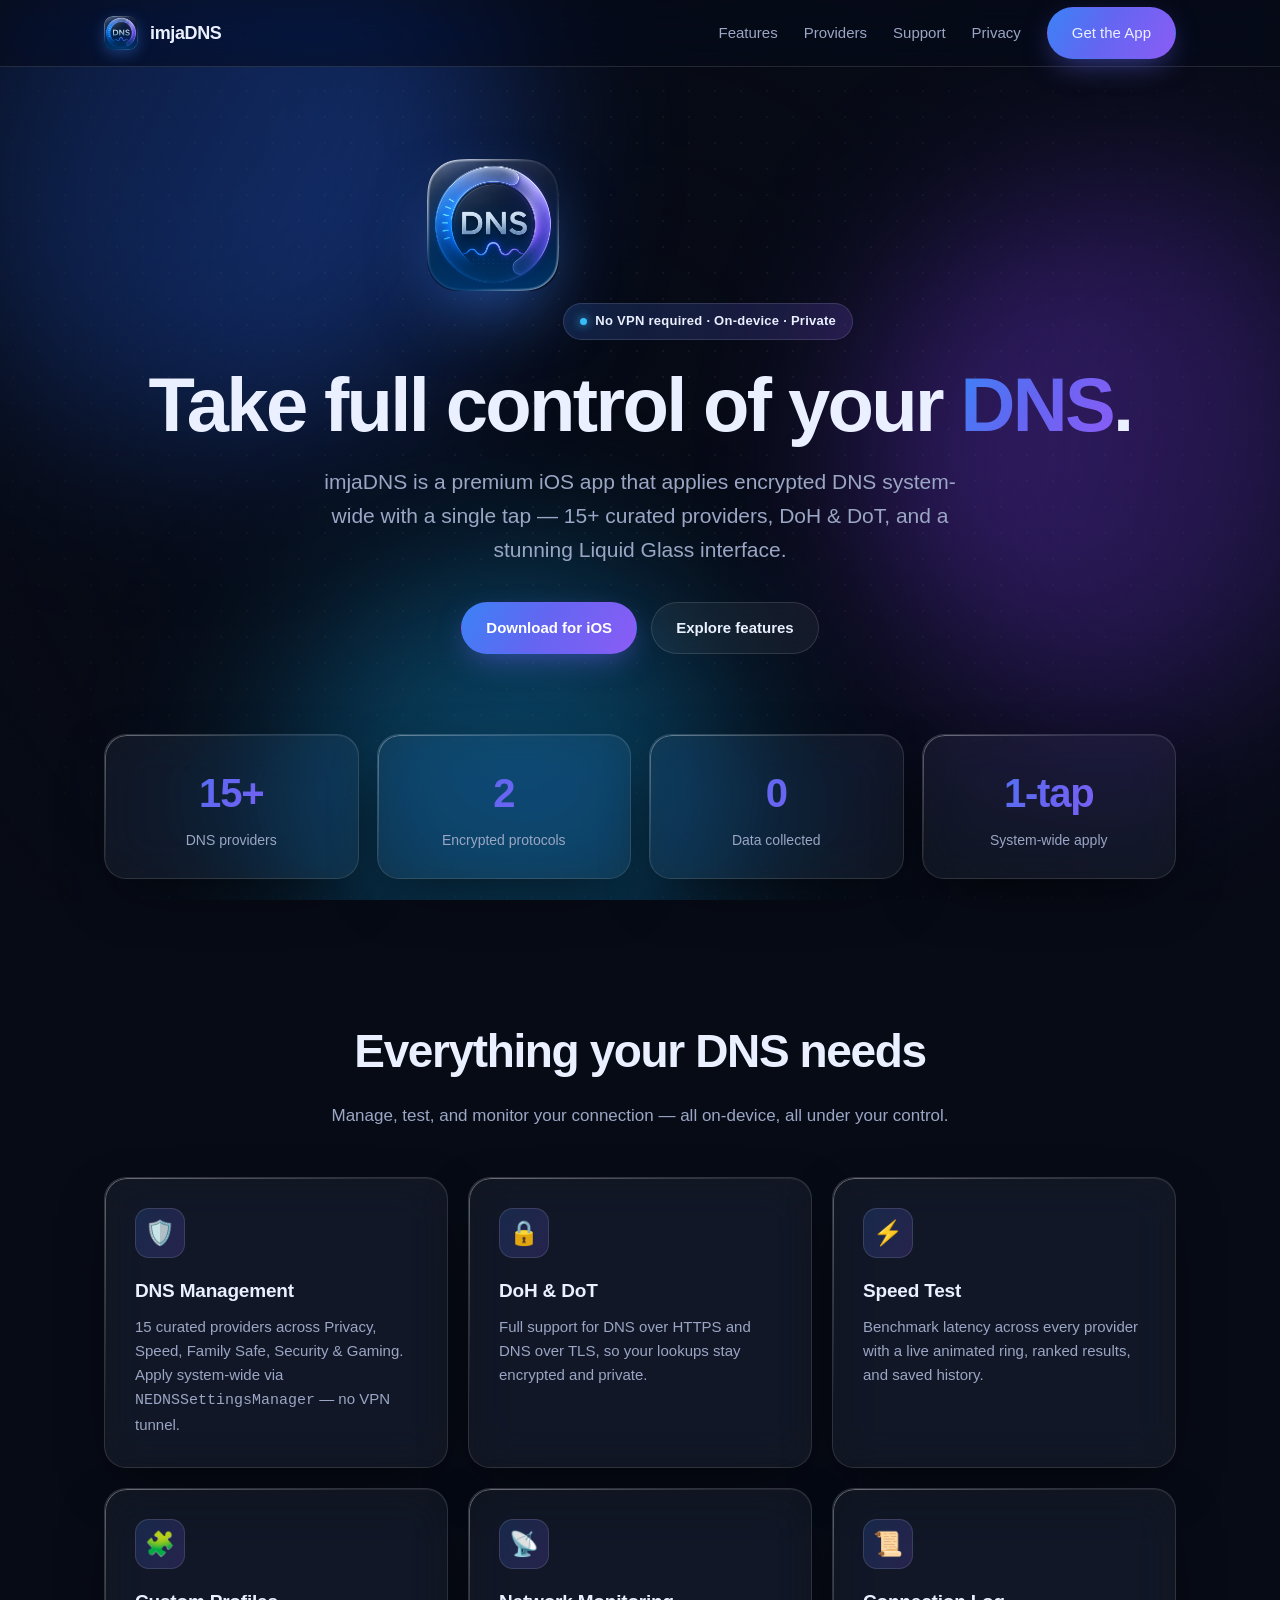
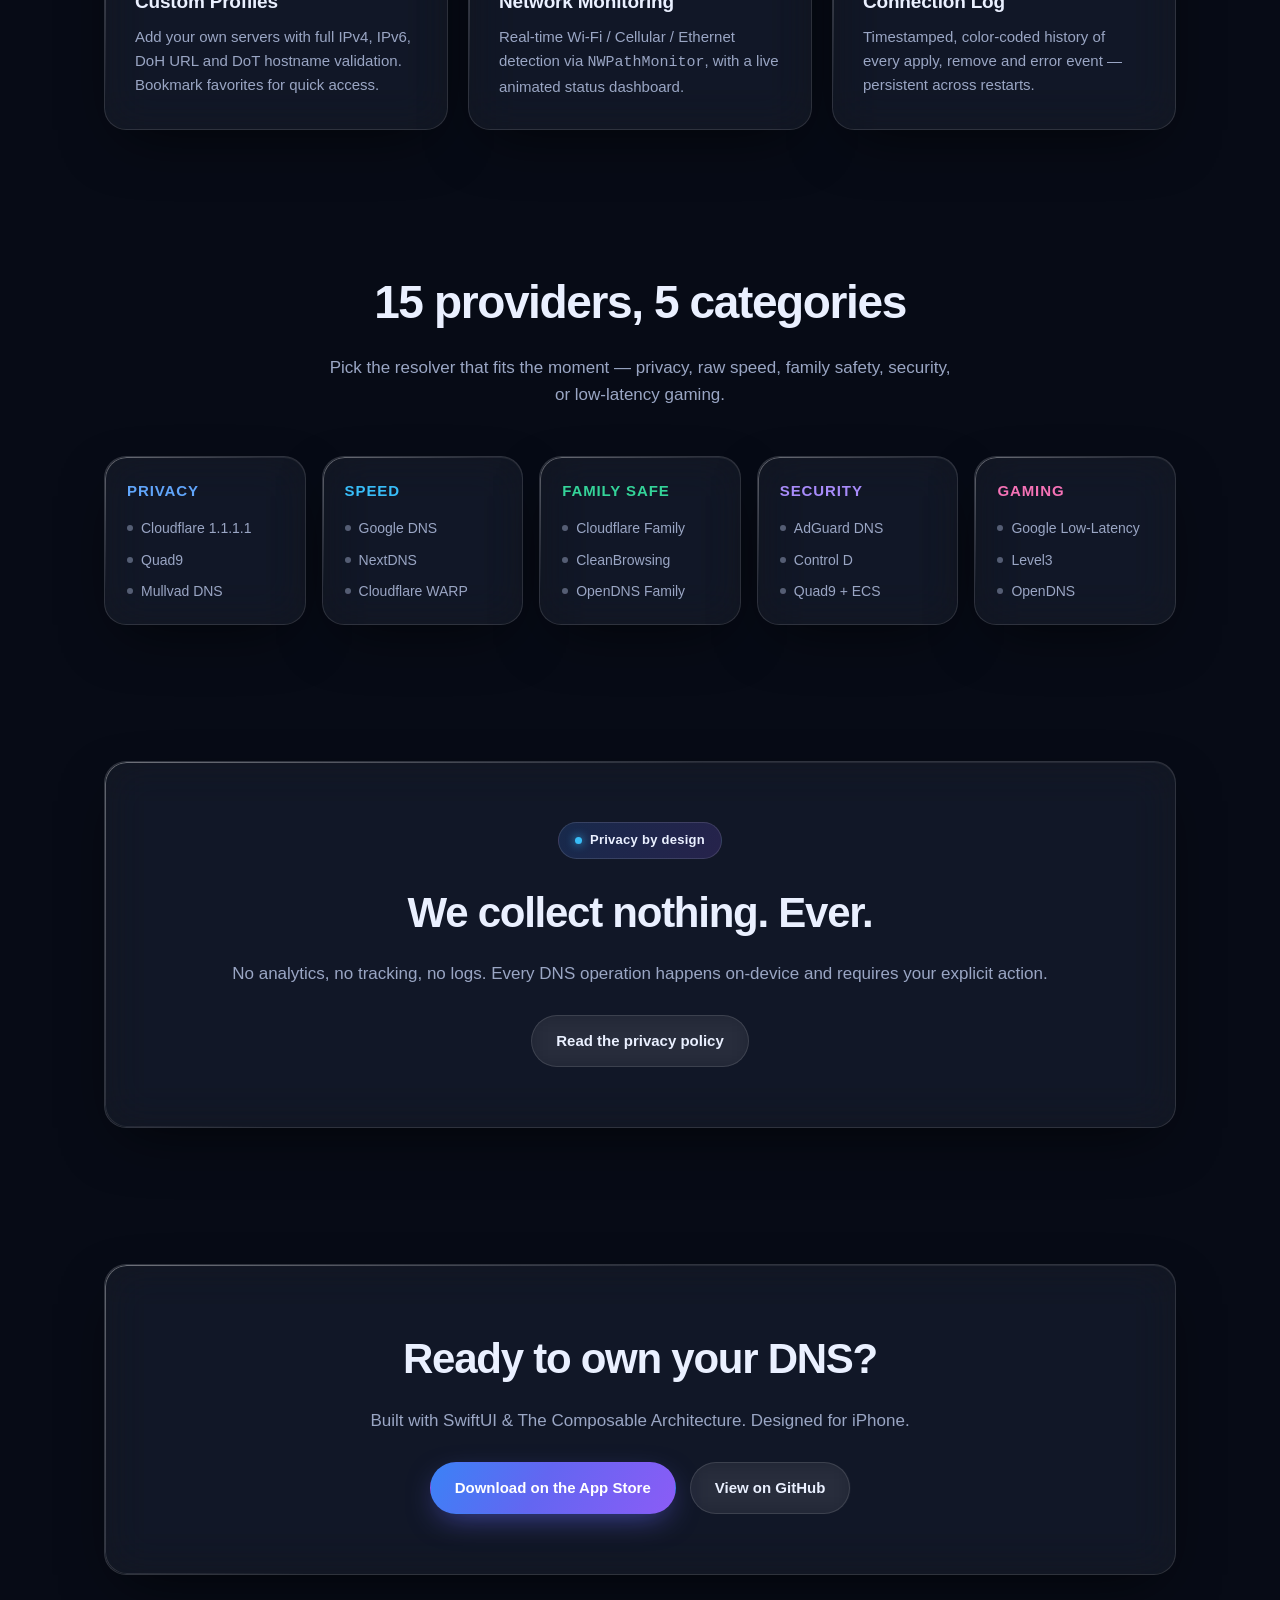
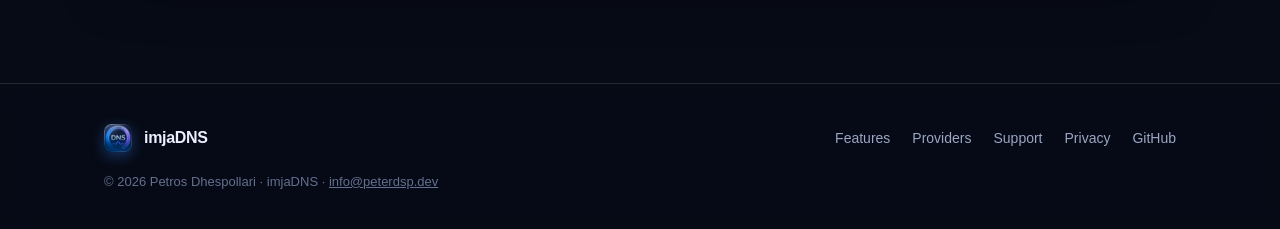
==== docs/index.html @ ff84da48 "Add new app icon and launch imjadns.peterdsp.dev site - Replace all AppIcon sizes with new chrome-DN" ====
<!DOCTYPE html>
<html lang="en">
<head>
  <meta charset="UTF-8" />
  <meta name="viewport" content="width=device-width, initial-scale=1.0" />
  <title>imjaDNS — Premium DNS Management for iOS</title>
  <meta name="description" content="imjaDNS gives you full control over your iPhone's DNS — no VPN required. 15+ built-in providers, DoH & DoT, speed testing, and a stunning Liquid Glass design." />
  <meta name="theme-color" content="#070B16" />
  <link rel="icon" href="assets/icon.png" type="image/png" />
  <link rel="apple-touch-icon" href="assets/icon-180.png" />
  <!-- Open Graph -->
  <meta property="og:type" content="website" />
  <meta property="og:title" content="imjaDNS — Premium DNS Management for iOS" />
  <meta property="og:description" content="Full control over your iPhone's DNS — no VPN required. 15+ providers, DoH & DoT, speed testing." />
  <meta property="og:image" content="assets/icon-512.png" />
  <meta property="og:url" content="https://imjadns.peterdsp.dev" />
  <meta name="twitter:card" content="summary_large_image" />
  <link rel="stylesheet" href="style.css" />
</head>
<body>
  <div class="mesh" aria-hidden="true">
    <div class="blob b1"></div>
    <div class="blob b2"></div>
    <div class="blob b3"></div>
  </div>

  <header class="nav">
    <div class="wrap">
      <a class="brand" href="index.html">
        <img src="assets/icon.png" alt="imjaDNS icon" />
        imjaDNS
      </a>
      <nav class="nav-links">
        <a href="#features">Features</a>
        <a href="#providers">Providers</a>
        <a href="support.html">Support</a>
        <a href="privacy.html">Privacy</a>
        <a class="cta btn btn-primary" href="#download">Get the App</a>
      </nav>
    </div>
  </header>

  <main>
    <!-- HERO -->
    <section class="hero">
      <div class="wrap">
        <img class="hero-icon" src="assets/icon.png" alt="imjaDNS app icon" />
        <div class="eyebrow"><span class="dot"></span> No VPN required · On-device · Private</div>
        <h1>Take full control of your <span class="grad-text">DNS</span>.</h1>
        <p class="lead">imjaDNS is a premium iOS app that applies encrypted DNS system-wide with a single tap — 15+ curated providers, DoH &amp; DoT, and a stunning Liquid Glass interface.</p>
        <div class="hero-actions">
          <a class="btn btn-primary" href="#download">Download for iOS</a>
          <a class="btn btn-ghost" href="#features">Explore features</a>
        </div>
      </div>
    </section>

    <!-- STATS -->
    <section style="padding-top:0">
      <div class="wrap">
        <div class="stats reveal">
          <div class="glass stat"><div class="num">15+</div><div class="lbl">DNS providers</div></div>
          <div class="glass stat"><div class="num">2</div><div class="lbl">Encrypted protocols</div></div>
          <div class="glass stat"><div class="num">0</div><div class="lbl">Data collected</div></div>
          <div class="glass stat"><div class="num">1-tap</div><div class="lbl">System-wide apply</div></div>
        </div>
      </div>
    </section>

    <!-- FEATURES -->
    <section id="features">
      <div class="wrap">
        <div class="section-head reveal">
          <h2>Everything your DNS needs</h2>
          <p>Manage, test, and monitor your connection — all on-device, all under your control.</p>
        </div>
        <div class="grid cols-3">
          <div class="glass feature reveal"><div class="ic">🛡️</div><h3>DNS Management</h3><p>15 curated providers across Privacy, Speed, Family Safe, Security &amp; Gaming. Apply system-wide via <code>NEDNSSettingsManager</code> — no VPN tunnel.</p></div>
          <div class="glass feature reveal"><div class="ic">🔒</div><h3>DoH &amp; DoT</h3><p>Full support for DNS over HTTPS and DNS over TLS, so your lookups stay encrypted and private.</p></div>
          <div class="glass feature reveal"><div class="ic">⚡</div><h3>Speed Test</h3><p>Benchmark latency across every provider with a live animated ring, ranked results, and saved history.</p></div>
          <div class="glass feature reveal"><div class="ic">🧩</div><h3>Custom Profiles</h3><p>Add your own servers with full IPv4, IPv6, DoH URL and DoT hostname validation. Bookmark favorites for quick access.</p></div>
          <div class="glass feature reveal"><div class="ic">📡</div><h3>Network Monitoring</h3><p>Real-time Wi-Fi / Cellular / Ethernet detection via <code>NWPathMonitor</code>, with a live animated status dashboard.</p></div>
          <div class="glass feature reveal"><div class="ic">📜</div><h3>Connection Log</h3><p>Timestamped, color-coded history of every apply, remove and error event — persistent across restarts.</p></div>
        </div>
      </div>
    </section>

    <!-- PROVIDERS -->
    <section id="providers">
      <div class="wrap">
        <div class="section-head reveal">
          <h2>15 providers, 5 categories</h2>
          <p>Pick the resolver that fits the moment — privacy, raw speed, family safety, security, or low-latency gaming.</p>
        </div>
        <div class="cats reveal">
          <div class="glass cat c-priv"><h4>Privacy</h4><ul><li>Cloudflare 1.1.1.1</li><li>Quad9</li><li>Mullvad DNS</li></ul></div>
          <div class="glass cat c-speed"><h4>Speed</h4><ul><li>Google DNS</li><li>NextDNS</li><li>Cloudflare WARP</li></ul></div>
          <div class="glass cat c-fam"><h4>Family Safe</h4><ul><li>Cloudflare Family</li><li>CleanBrowsing</li><li>OpenDNS Family</li></ul></div>
          <div class="glass cat c-sec"><h4>Security</h4><ul><li>AdGuard DNS</li><li>Control D</li><li>Quad9 + ECS</li></ul></div>
          <div class="glass cat c-game"><h4>Gaming</h4><ul><li>Google Low-Latency</li><li>Level3</li><li>OpenDNS</li></ul></div>
        </div>
      </div>
    </section>

    <!-- PRIVACY HIGHLIGHT -->
    <section>
      <div class="wrap">
        <div class="glass cta-band reveal">
          <div class="eyebrow" style="margin-bottom:20px"><span class="dot"></span> Privacy by design</div>
          <h2>We collect nothing. Ever.</h2>
          <p>No analytics, no tracking, no logs. Every DNS operation happens on-device and requires your explicit action.</p>
          <a class="btn btn-ghost" href="privacy.html">Read the privacy policy</a>
        </div>
      </div>
    </section>

    <!-- DOWNLOAD -->
    <section id="download">
      <div class="wrap">
        <div class="glass cta-band reveal">
          <h2>Ready to own your DNS?</h2>
          <p>Built with SwiftUI &amp; The Composable Architecture. Designed for iPhone.</p>
          <div class="hero-actions">
            <a class="btn btn-primary" href="#" id="appstore-link">Download on the App&nbsp;Store</a>
            <a class="btn btn-ghost" href="https://github.com/peterdsp/imjaDNS">View on GitHub</a>
          </div>
        </div>
      </div>
    </section>
  </main>

  <footer class="footer">
    <div class="wrap">
      <a class="brand" href="index.html"><img src="assets/icon.png" alt="" style="width:28px;height:28px;border-radius:7px" /> imjaDNS</a>
      <nav>
        <a href="#features">Features</a>
        <a href="#providers">Providers</a>
        <a href="support.html">Support</a>
        <a href="privacy.html">Privacy</a>
        <a href="https://github.com/peterdsp/imjaDNS">GitHub</a>
      </nav>
      <div class="copy">© 2026 Petros Dhespollari · imjaDNS · <a href="mailto:info@peterdsp.dev" style="color:var(--text-faint)">info@peterdsp.dev</a></div>
    </div>
  </footer>

  <script>
    // Progressive enhancement: mark JS active so the hide-then-animate rule applies.
    document.documentElement.classList.add('js');
    const reveals = document.querySelectorAll('.reveal');
    const show = el => el.classList.add('in');
    if ('IntersectionObserver' in window) {
      const io = new IntersectionObserver((entries) => {
        entries.forEach(e => { if (e.isIntersecting) { show(e.target); io.unobserve(e.target); } });
      }, { threshold: 0.08, rootMargin: '0px 0px -8% 0px' });
      reveals.forEach(el => io.observe(el));
      // Failsafe: never leave content hidden if the observer misses anything.
      window.addEventListener('load', () => setTimeout(() => reveals.forEach(show), 1500));
    } else {
      reveals.forEach(show);
    }
  </script>
</body>
</html>
---- docs/style.css ----
/* imjaDNS — Liquid Glass design system
   Dark-committed, blue→purple gradients, glassmorphism */

:root {
  --bg: #070B16;
  --bg-2: #0A0E1A;
  --surface: rgba(255, 255, 255, 0.05);
  --surface-2: rgba(255, 255, 255, 0.08);
  --border: rgba(255, 255, 255, 0.12);
  --text: #EAF0FF;
  --text-dim: #9AA6C4;
  --text-faint: #64708F;
  --blue: #3B82F6;
  --indigo: #6366F1;
  --violet: #8B5CF6;
  --cyan: #38BDF8;
  --grad: linear-gradient(120deg, #3B82F6 0%, #6366F1 45%, #8B5CF6 100%);
  --grad-soft: linear-gradient(120deg, rgba(59,130,246,0.18), rgba(139,92,246,0.18));
  --radius: 22px;
  --radius-sm: 14px;
  --maxw: 1120px;
  --shadow: 0 20px 60px -20px rgba(0, 0, 0, 0.7);
  --font: -apple-system, BlinkMacSystemFont, "SF Pro Display", "Inter", "Segoe UI", Roboto, Helvetica, Arial, sans-serif;
}

* { box-sizing: border-box; margin: 0; padding: 0; }

html { scroll-behavior: smooth; -webkit-text-size-adjust: 100%; }

body {
  font-family: var(--font);
  color: var(--text);
  background: var(--bg);
  line-height: 1.6;
  overflow-x: hidden;
  -webkit-font-smoothing: antialiased;
  position: relative;
  min-height: 100vh;
}

/* Animated mesh-blob background */
.mesh { position: fixed; inset: 0; z-index: -2; overflow: hidden; background: var(--bg); }
.blob {
  position: absolute;
  border-radius: 50%;
  filter: blur(90px);
  opacity: 0.55;
  will-change: transform;
}
.blob.b1 { width: 620px; height: 620px; background: #2563EB; top: -180px; left: -120px; animation: drift1 22s ease-in-out infinite; }
.blob.b2 { width: 560px; height: 560px; background: #7C3AED; top: 20%; right: -160px; animation: drift2 26s ease-in-out infinite; }
.blob.b3 { width: 480px; height: 480px; background: #0EA5E9; bottom: -160px; left: 20%; animation: drift3 30s ease-in-out infinite; }
.mesh::after { /* subtle dot grid + vignette */
  content: ""; position: absolute; inset: 0;
  background:
    radial-gradient(circle at 50% 40%, rgba(7,11,22,0) 0%, rgba(7,11,22,0.55) 70%, rgba(7,11,22,0.9) 100%),
    radial-gradient(rgba(255,255,255,0.05) 1px, transparent 1px);
  background-size: cover, 26px 26px;
}
@keyframes drift1 { 0%,100% { transform: translate(0,0) scale(1);} 50% { transform: translate(80px,60px) scale(1.1);} }
@keyframes drift2 { 0%,100% { transform: translate(0,0) scale(1);} 50% { transform: translate(-70px,50px) scale(1.08);} }
@keyframes drift3 { 0%,100% { transform: translate(0,0) scale(1);} 50% { transform: translate(50px,-60px) scale(1.12);} }

@media (prefers-reduced-motion: reduce) {
  .blob { animation: none; }
  html { scroll-behavior: auto; }
}

.wrap { width: 100%; max-width: var(--maxw); margin: 0 auto; padding: 0 24px; }

/* ---------- Nav ---------- */
.nav {
  position: sticky; top: 0; z-index: 50;
  backdrop-filter: blur(18px) saturate(160%);
  -webkit-backdrop-filter: blur(18px) saturate(160%);
  background: rgba(7, 11, 22, 0.6);
  border-bottom: 1px solid var(--border);
}
.nav .wrap { display: flex; align-items: center; justify-content: space-between; height: 66px; }
.brand { display: flex; align-items: center; gap: 12px; font-weight: 700; letter-spacing: -0.02em; color: var(--text); text-decoration: none; font-size: 18px; }
.brand img { width: 34px; height: 34px; border-radius: 9px; box-shadow: 0 4px 14px rgba(59,130,246,0.35); }
.nav-links { display: flex; align-items: center; gap: 26px; }
.nav-links a { color: var(--text-dim); text-decoration: none; font-size: 15px; font-weight: 500; transition: color .2s; }
.nav-links a:hover { color: var(--text); }
.nav-links a.cta { color: var(--text); }

/* ---------- Buttons ---------- */
.btn {
  display: inline-flex; align-items: center; gap: 9px;
  padding: 13px 24px; border-radius: 999px;
  font-weight: 600; font-size: 15px; text-decoration: none;
  border: 1px solid transparent; cursor: pointer; transition: transform .18s ease, box-shadow .18s ease, background .2s;
}
.btn-primary { background: var(--grad); color: #fff; box-shadow: 0 10px 30px -8px rgba(99,102,241,0.6); }
.btn-primary:hover { transform: translateY(-2px); box-shadow: 0 16px 40px -8px rgba(99,102,241,0.75); }
.btn-ghost { background: var(--surface); color: var(--text); border-color: var(--border); backdrop-filter: blur(10px); }
.btn-ghost:hover { background: var(--surface-2); transform: translateY(-2px); }

/* ---------- Glass card ---------- */
.glass {
  position: relative;
  background: var(--surface);
  border: 1px solid var(--border);
  border-radius: var(--radius);
  backdrop-filter: blur(22px) saturate(150%);
  -webkit-backdrop-filter: blur(22px) saturate(150%);
  box-shadow: var(--shadow), inset 0 1px 0 rgba(255,255,255,0.08);
  overflow: hidden;
}
.glass::before { /* gradient top highlight */
  content: ""; position: absolute; inset: 0; border-radius: inherit; padding: 1px;
  background: linear-gradient(140deg, rgba(255,255,255,0.35), rgba(255,255,255,0) 40%);
  -webkit-mask: linear-gradient(#000 0 0) content-box, linear-gradient(#000 0 0);
  -webkit-mask-composite: xor; mask-composite: exclude; pointer-events: none;
}

/* ---------- Hero ---------- */
.hero { padding: 92px 0 80px; text-align: center; }
.eyebrow {
  display: inline-flex; align-items: center; gap: 8px;
  padding: 7px 16px; border-radius: 999px; margin-bottom: 26px;
  background: var(--grad-soft); border: 1px solid var(--border);
  font-size: 13px; font-weight: 600; color: var(--text); letter-spacing: 0.02em;
}
.dot { width: 7px; height: 7px; border-radius: 50%; background: var(--cyan); box-shadow: 0 0 10px var(--cyan); }
.hero h1 {
  font-size: clamp(40px, 7vw, 76px); line-height: 1.02; letter-spacing: -0.035em;
  font-weight: 800; margin-bottom: 22px;
}
.hero h1 .grad-text {
  background: var(--grad); -webkit-background-clip: text; background-clip: text; color: transparent;
}
.hero p.lead { font-size: clamp(17px, 2.2vw, 21px); color: var(--text-dim); max-width: 640px; margin: 0 auto 36px; }
.hero-actions { display: flex; gap: 14px; justify-content: center; flex-wrap: wrap; }
.hero-icon {
  width: 132px; height: 132px; border-radius: 30px; margin: 0 auto 34px;
  box-shadow: 0 30px 70px -20px rgba(59,130,246,0.6);
  animation: floaty 6s ease-in-out infinite;
}
@keyframes floaty { 0%,100% { transform: translateY(0);} 50% { transform: translateY(-12px);} }

/* ---------- Sections ---------- */
section { padding: 68px 0; }
.section-head { text-align: center; max-width: 640px; margin: 0 auto 48px; }
.section-head h2 { font-size: clamp(30px, 4.5vw, 46px); letter-spacing: -0.03em; font-weight: 800; margin-bottom: 14px; }
.section-head p { color: var(--text-dim); font-size: 17px; }

/* Feature grid */
.grid { display: grid; gap: 20px; }
.grid.cols-3 { grid-template-columns: repeat(3, 1fr); }
.grid.cols-2 { grid-template-columns: repeat(2, 1fr); }
.feature { padding: 30px; }
.feature .ic {
  width: 50px; height: 50px; border-radius: 14px; display: grid; place-items: center;
  background: var(--grad-soft); border: 1px solid var(--border); margin-bottom: 18px; font-size: 24px;
}
.feature h3 { font-size: 19px; letter-spacing: -0.01em; margin-bottom: 8px; }
.feature p { color: var(--text-dim); font-size: 15px; }

/* Providers */
.cats { display: grid; grid-template-columns: repeat(5, 1fr); gap: 16px; }
.cat { padding: 22px; text-align: left; }
.cat h4 { font-size: 15px; text-transform: uppercase; letter-spacing: 0.06em; margin-bottom: 14px; font-weight: 700; }
.cat.c-priv h4 { color: #60A5FA; } .cat.c-speed h4 { color: #38BDF8; }
.cat.c-fam h4 { color: #34D399; } .cat.c-sec h4 { color: #A78BFA; } .cat.c-game h4 { color: #F472B6; }
.cat ul { list-style: none; display: flex; flex-direction: column; gap: 9px; }
.cat li { font-size: 14px; color: var(--text-dim); display: flex; align-items: center; gap: 8px; }
.cat li::before { content: ""; width: 6px; height: 6px; border-radius: 50%; background: currentColor; opacity: 0.5; }

/* Stats */
.stats { display: grid; grid-template-columns: repeat(4, 1fr); gap: 18px; }
.stat { padding: 26px; text-align: center; }
.stat .num { font-size: 40px; font-weight: 800; letter-spacing: -0.03em; background: var(--grad); -webkit-background-clip: text; background-clip: text; color: transparent; }
.stat .lbl { color: var(--text-dim); font-size: 14px; margin-top: 4px; }

/* CTA band */
.cta-band { text-align: center; padding: 60px 32px; }
.cta-band h2 { font-size: clamp(28px, 4vw, 42px); letter-spacing: -0.03em; margin-bottom: 14px; }
.cta-band p { color: var(--text-dim); margin-bottom: 28px; font-size: 17px; }

/* ---------- Content pages (privacy/support) ---------- */
.page { padding: 60px 0 40px; }
.doc { padding: 44px; max-width: 800px; margin: 0 auto; }
.doc h1 { font-size: clamp(30px, 5vw, 44px); letter-spacing: -0.03em; margin-bottom: 8px; }
.doc .updated { color: var(--text-faint); font-size: 14px; margin-bottom: 28px; }
.doc h2 { font-size: 22px; margin: 30px 0 10px; letter-spacing: -0.02em; }
.doc p { color: var(--text-dim); margin-bottom: 14px; }
.doc ul { color: var(--text-dim); margin: 0 0 16px 20px; display: flex; flex-direction: column; gap: 6px; }
.doc a { color: #7DA6FF; }
.doc .divider { height: 1px; background: var(--border); margin: 28px 0; border: 0; }

/* ---------- Footer ---------- */
.footer { border-top: 1px solid var(--border); padding: 40px 0; margin-top: 40px; background: rgba(7,11,22,0.5); backdrop-filter: blur(10px); }
.footer .wrap { display: flex; justify-content: space-between; align-items: center; gap: 20px; flex-wrap: wrap; }
.footer .brand { font-size: 16px; }
.footer nav { display: flex; gap: 22px; flex-wrap: wrap; }
.footer nav a { color: var(--text-dim); text-decoration: none; font-size: 14px; transition: color .2s; }
.footer nav a:hover { color: var(--text); }
.footer .copy { color: var(--text-faint); font-size: 13px; width: 100%; }

/* ---------- Reveal on scroll (progressive enhancement) ----------
   Content is visible by default. Only when JS is active (html.js) do we
   hide-then-animate, so a missed observer or disabled JS never hides content. */
.reveal { opacity: 1; transform: none; transition: opacity .7s ease, transform .7s ease; }
html.js .reveal:not(.in) { opacity: 0; transform: translateY(24px); }
@media (prefers-reduced-motion: reduce) {
  html.js .reveal:not(.in) { opacity: 1; transform: none; }
}

/* ---------- Responsive ---------- */
@media (max-width: 900px) {
  .grid.cols-3 { grid-template-columns: repeat(2, 1fr); }
  .cats { grid-template-columns: repeat(2, 1fr); }
  .stats { grid-template-columns: repeat(2, 1fr); }
}
@media (max-width: 620px) {
  .nav-links { gap: 16px; }
  .nav-links a:not(.cta) { display: none; }
  .grid.cols-3, .grid.cols-2, .cats, .stats { grid-template-columns: 1fr; }
  .hero { padding: 60px 0 50px; }
  .doc { padding: 28px 22px; }
}
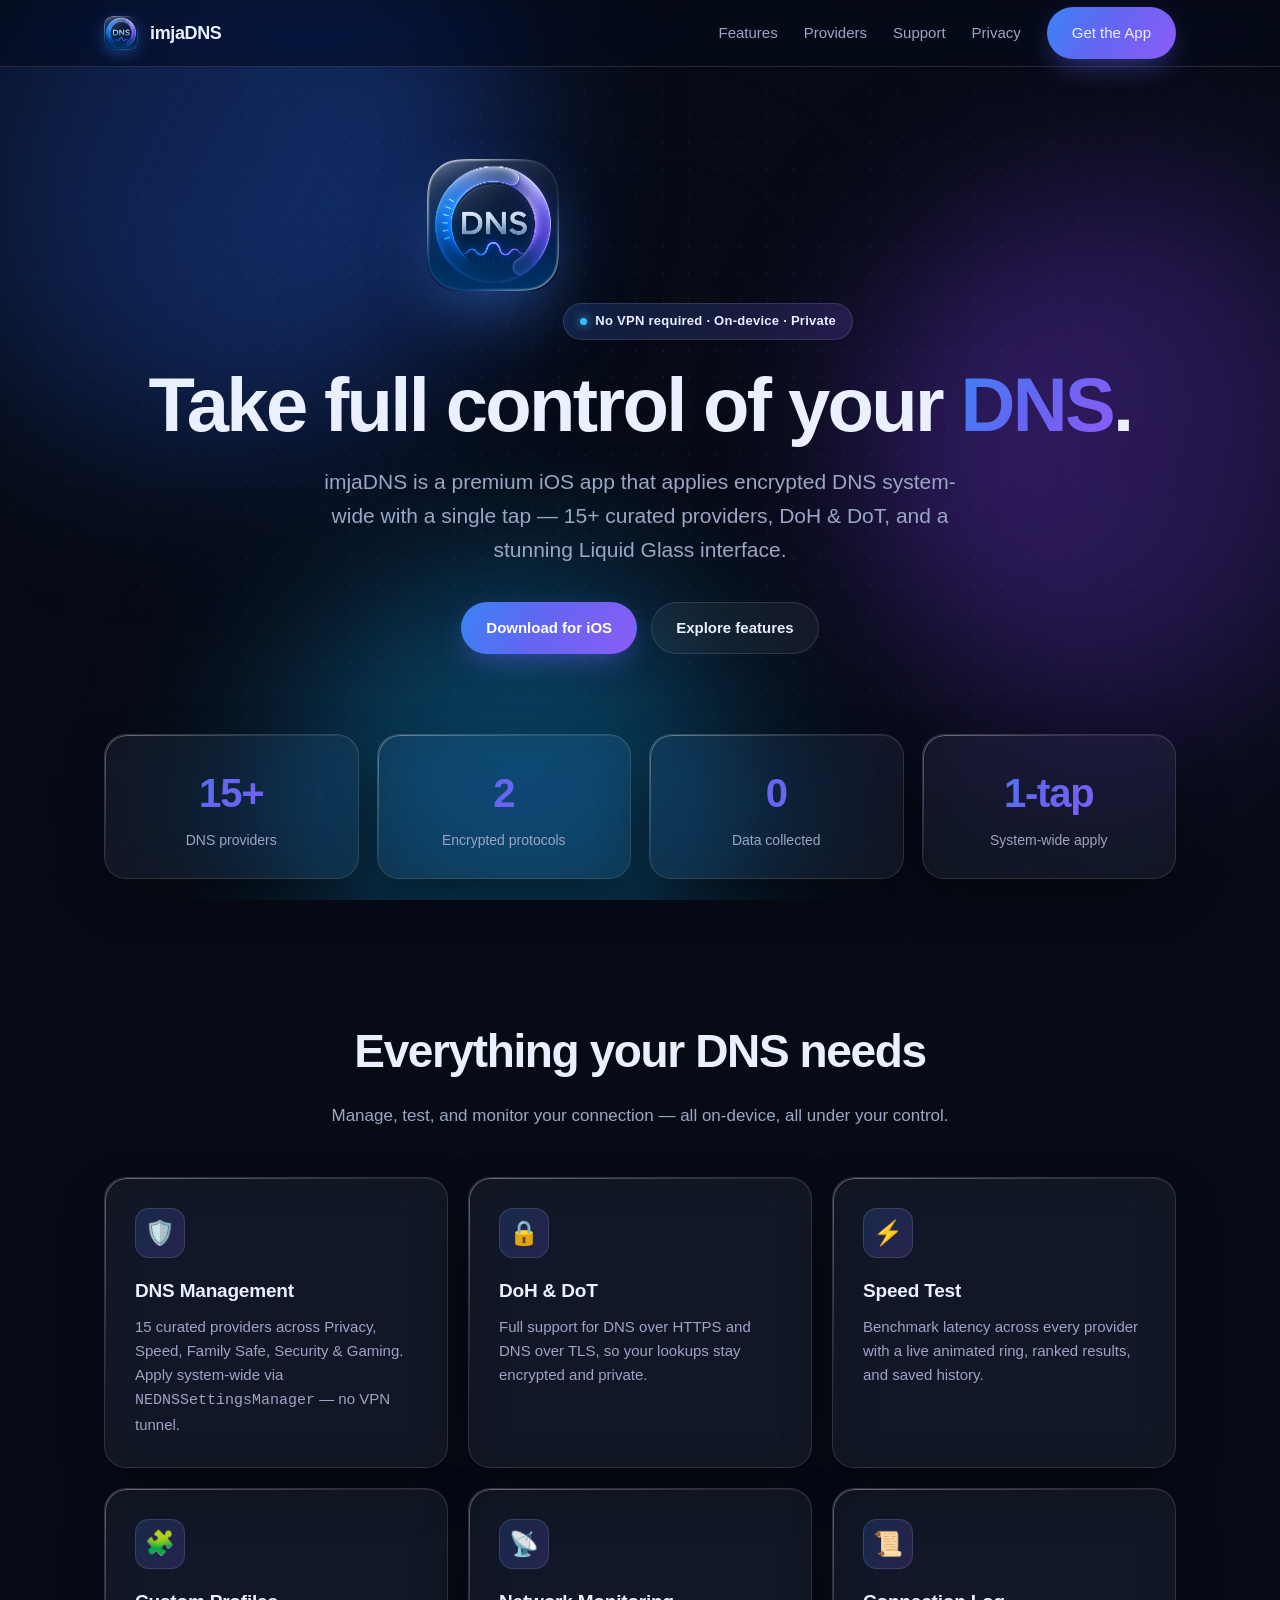
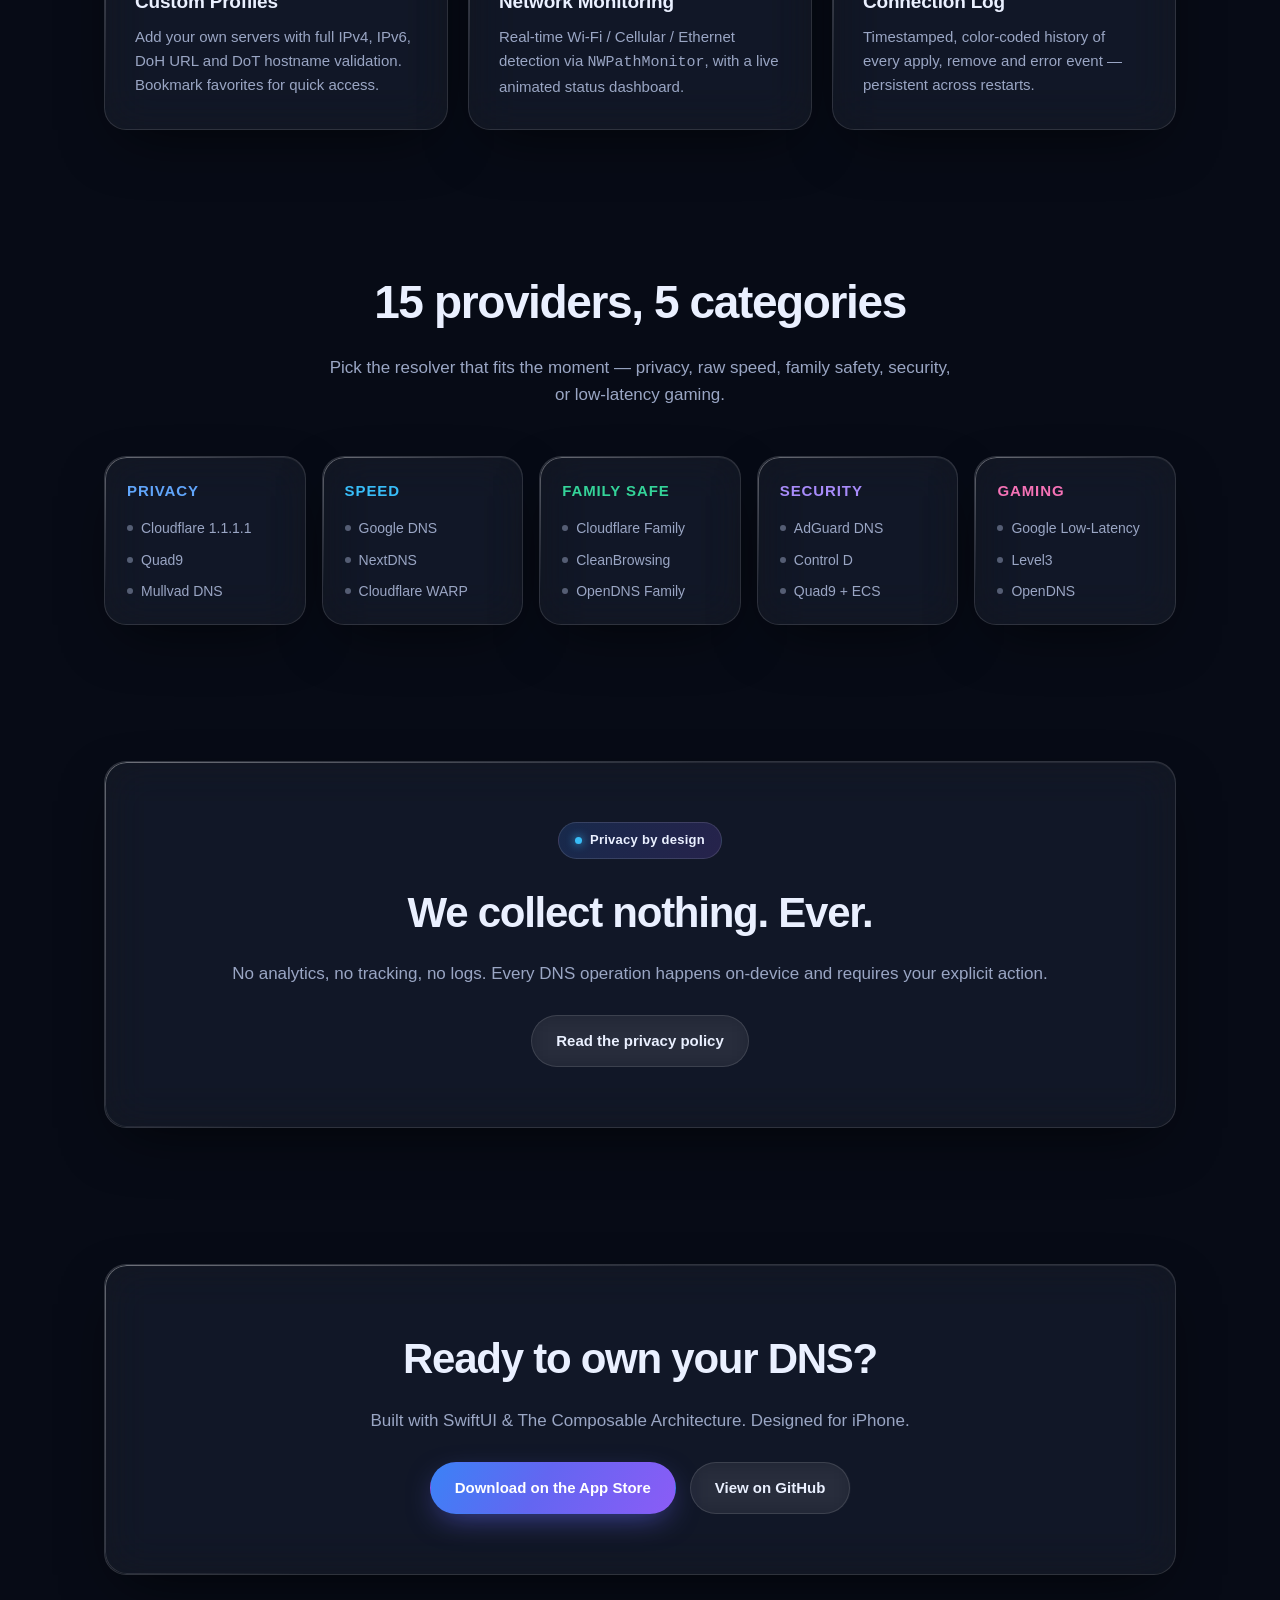
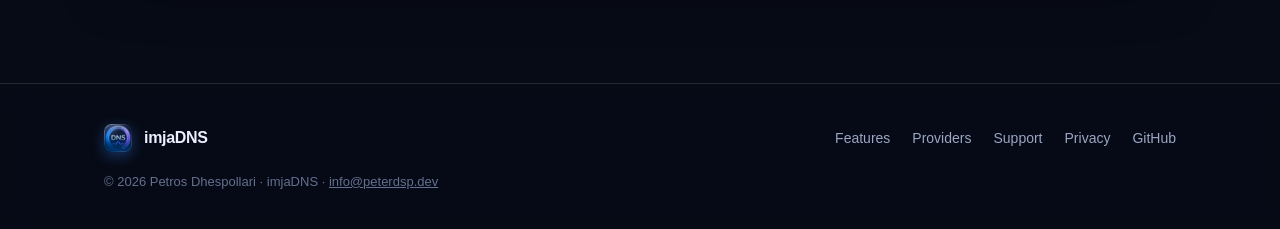
==== commit 7194a5da: "Point download buttons to real App Store link (id6745613220)" ====
--- a/docs/index.html
+++ b/docs/index.html
@@ -49,7 +49,7 @@
         <h1>Take full control of your <span class="grad-text">DNS</span>.</h1>
         <p class="lead">imjaDNS is a premium iOS app that applies encrypted DNS system-wide with a single tap — 15+ curated providers, DoH &amp; DoT, and a stunning Liquid Glass interface.</p>
         <div class="hero-actions">
-          <a class="btn btn-primary" href="#download">Download for iOS</a>
+          <a class="btn btn-primary" href="https://apps.apple.com/app/id6745613220" target="_blank" rel="noopener">Download for iOS</a>
           <a class="btn btn-ghost" href="#features">Explore features</a>
         </div>
       </div>
@@ -121,7 +121,7 @@
           <h2>Ready to own your DNS?</h2>
           <p>Built with SwiftUI &amp; The Composable Architecture. Designed for iPhone.</p>
           <div class="hero-actions">
-            <a class="btn btn-primary" href="#" id="appstore-link">Download on the App&nbsp;Store</a>
+            <a class="btn btn-primary" href="https://apps.apple.com/app/id6745613220" id="appstore-link" target="_blank" rel="noopener">Download on the App&nbsp;Store</a>
             <a class="btn btn-ghost" href="https://github.com/peterdsp/imjaDNS">View on GitHub</a>
           </div>
         </div>
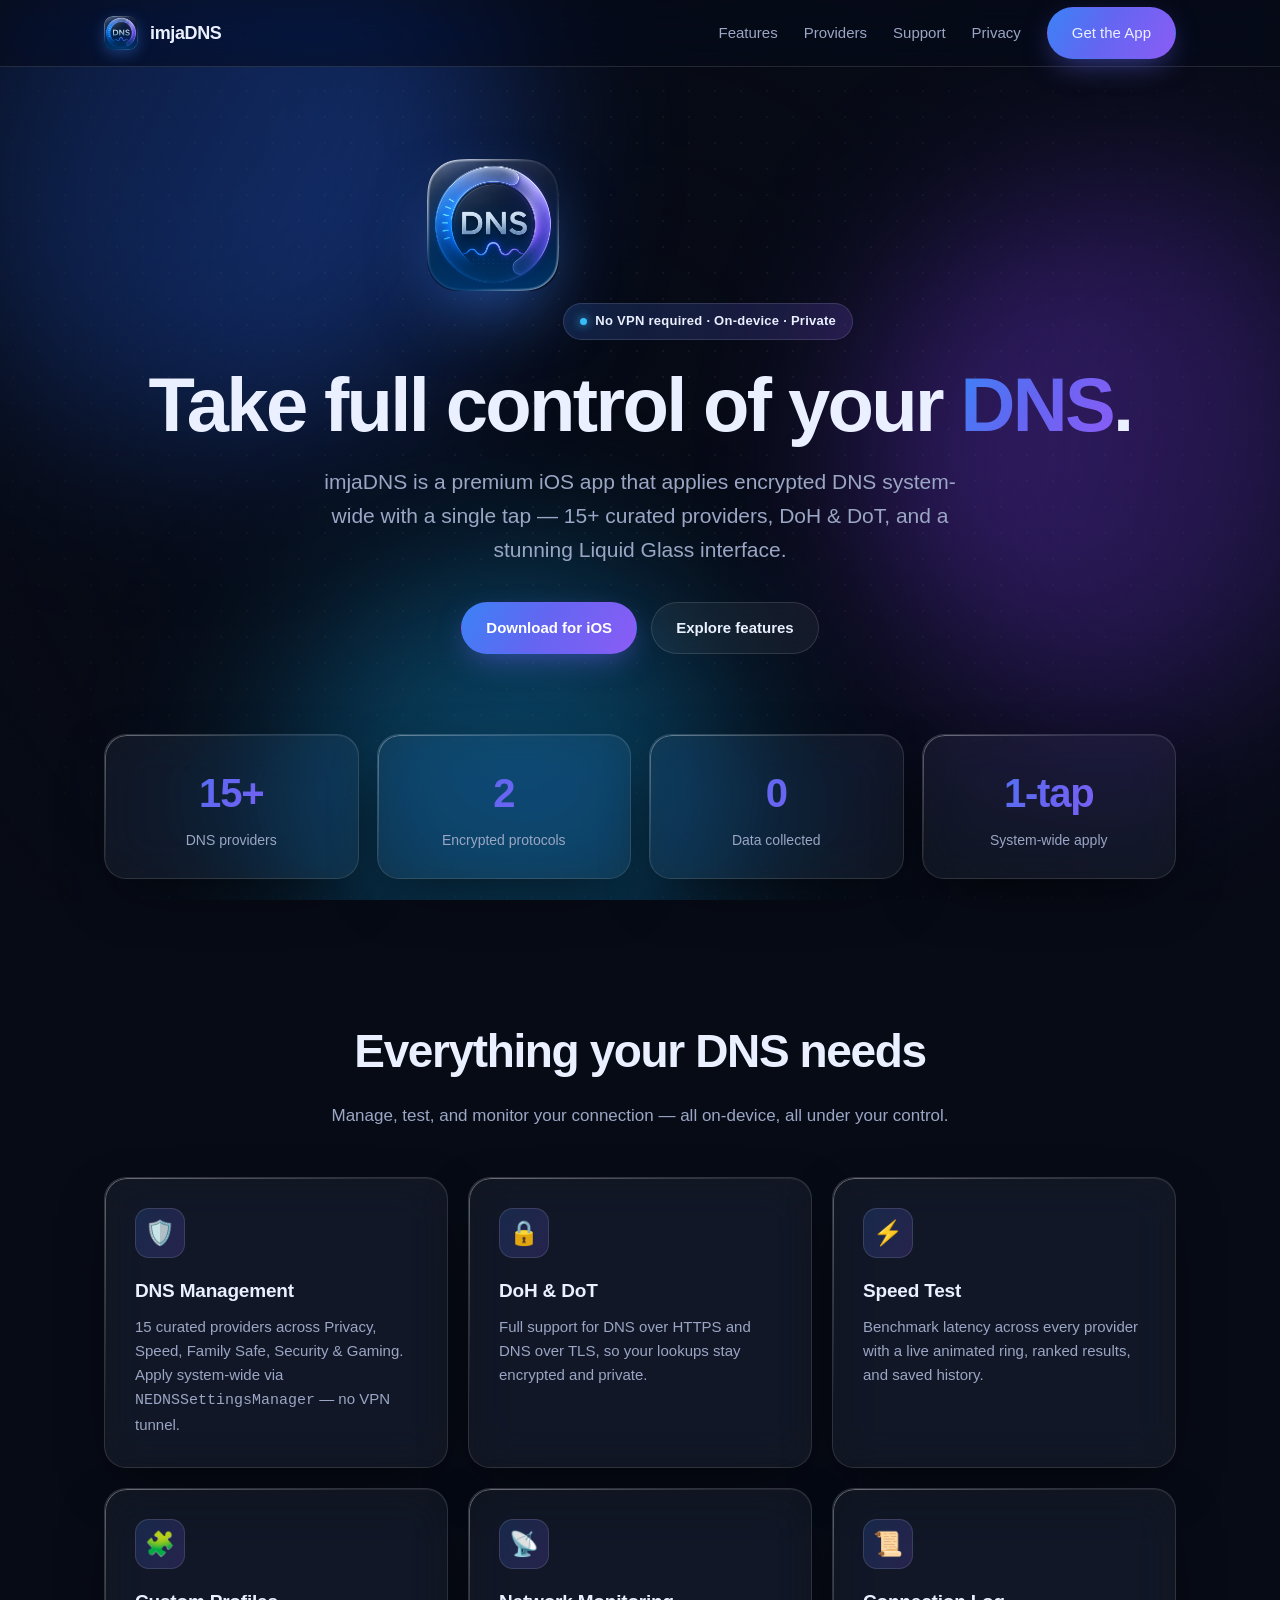
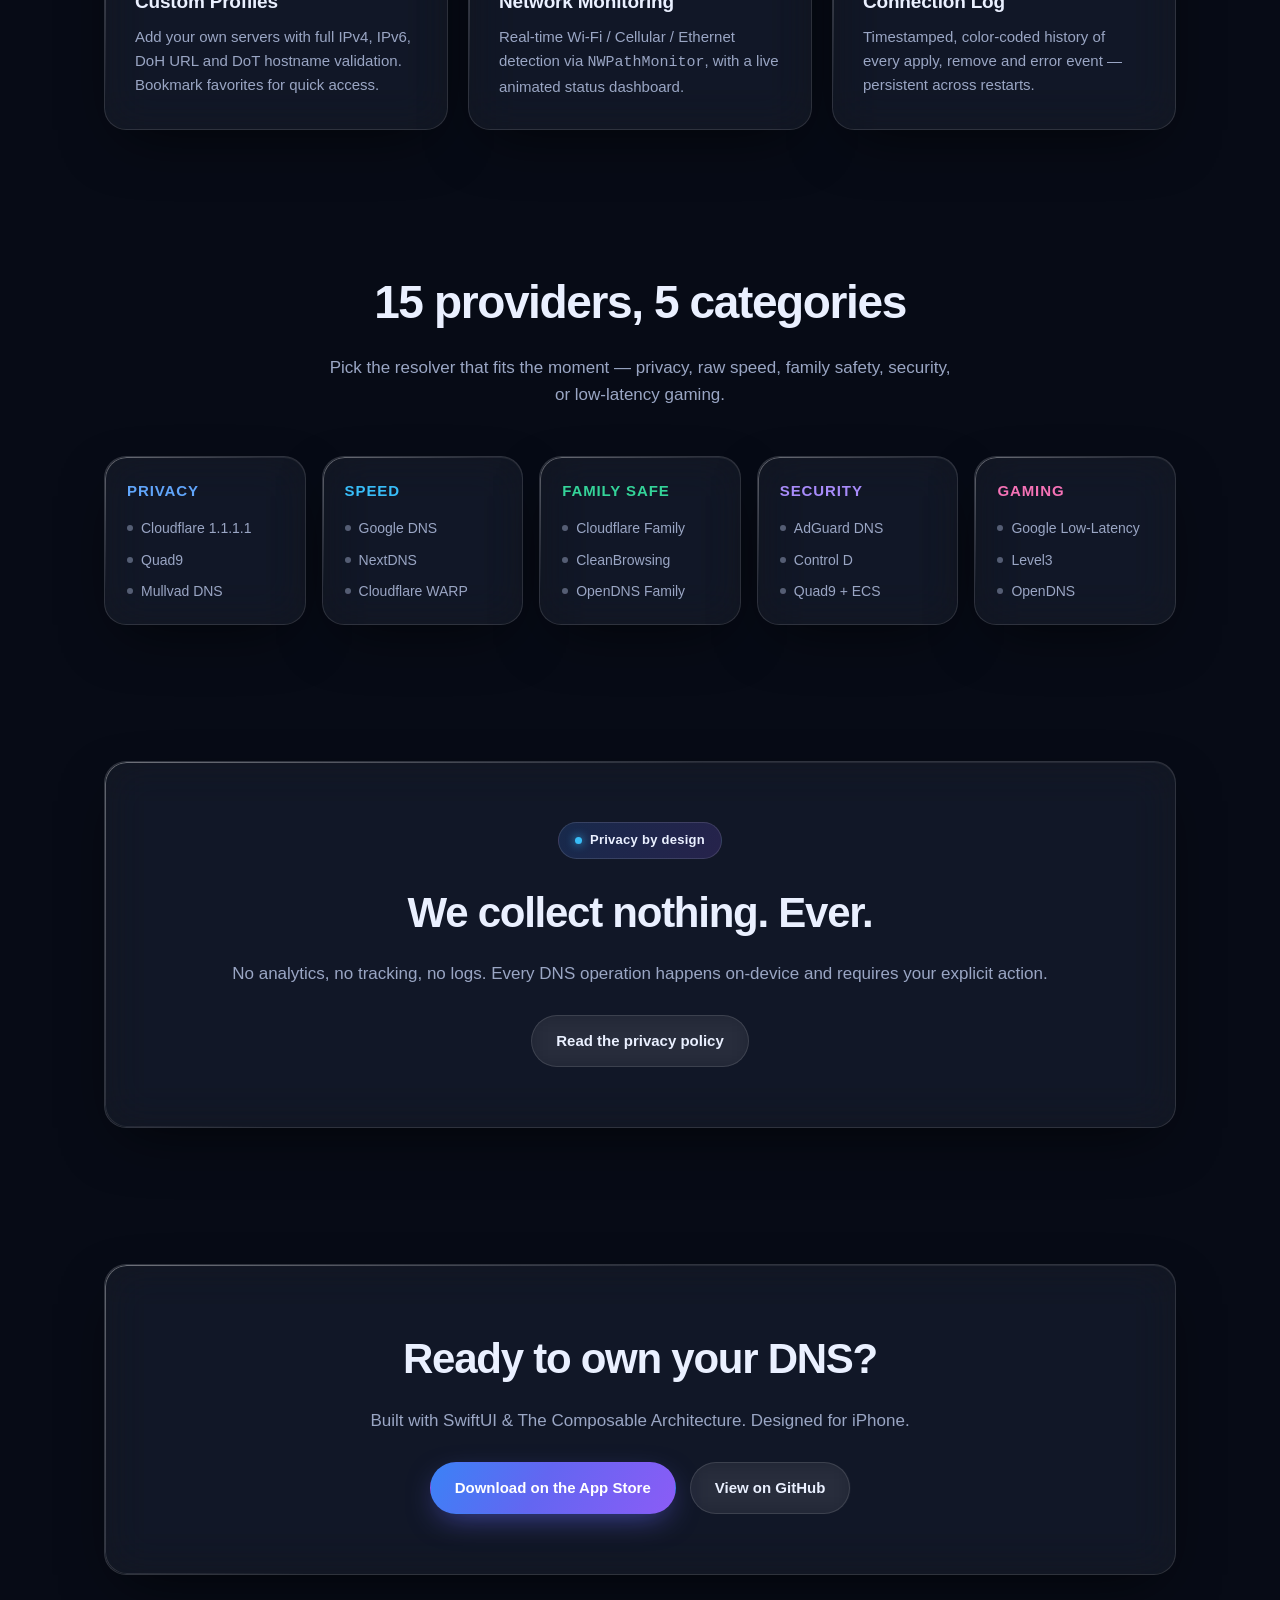
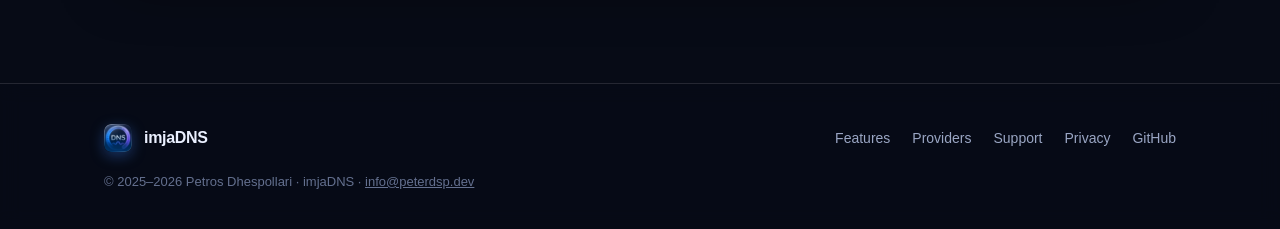
==== commit 9cdd4a72: "Footer copyright to 2025–2026 (imjaDNS launched 2025)" ====
--- a/docs/index.html
+++ b/docs/index.html
@@ -139,7 +139,7 @@
         <a href="privacy.html">Privacy</a>
         <a href="https://github.com/peterdsp/imjaDNS">GitHub</a>
       </nav>
-      <div class="copy">© 2026 Petros Dhespollari · imjaDNS · <a href="mailto:info@peterdsp.dev" style="color:var(--text-faint)">info@peterdsp.dev</a></div>
+      <div class="copy">© 2025–2026 Petros Dhespollari · imjaDNS · <a href="mailto:info@peterdsp.dev" style="color:var(--text-faint)">info@peterdsp.dev</a></div>
     </div>
   </footer>
 
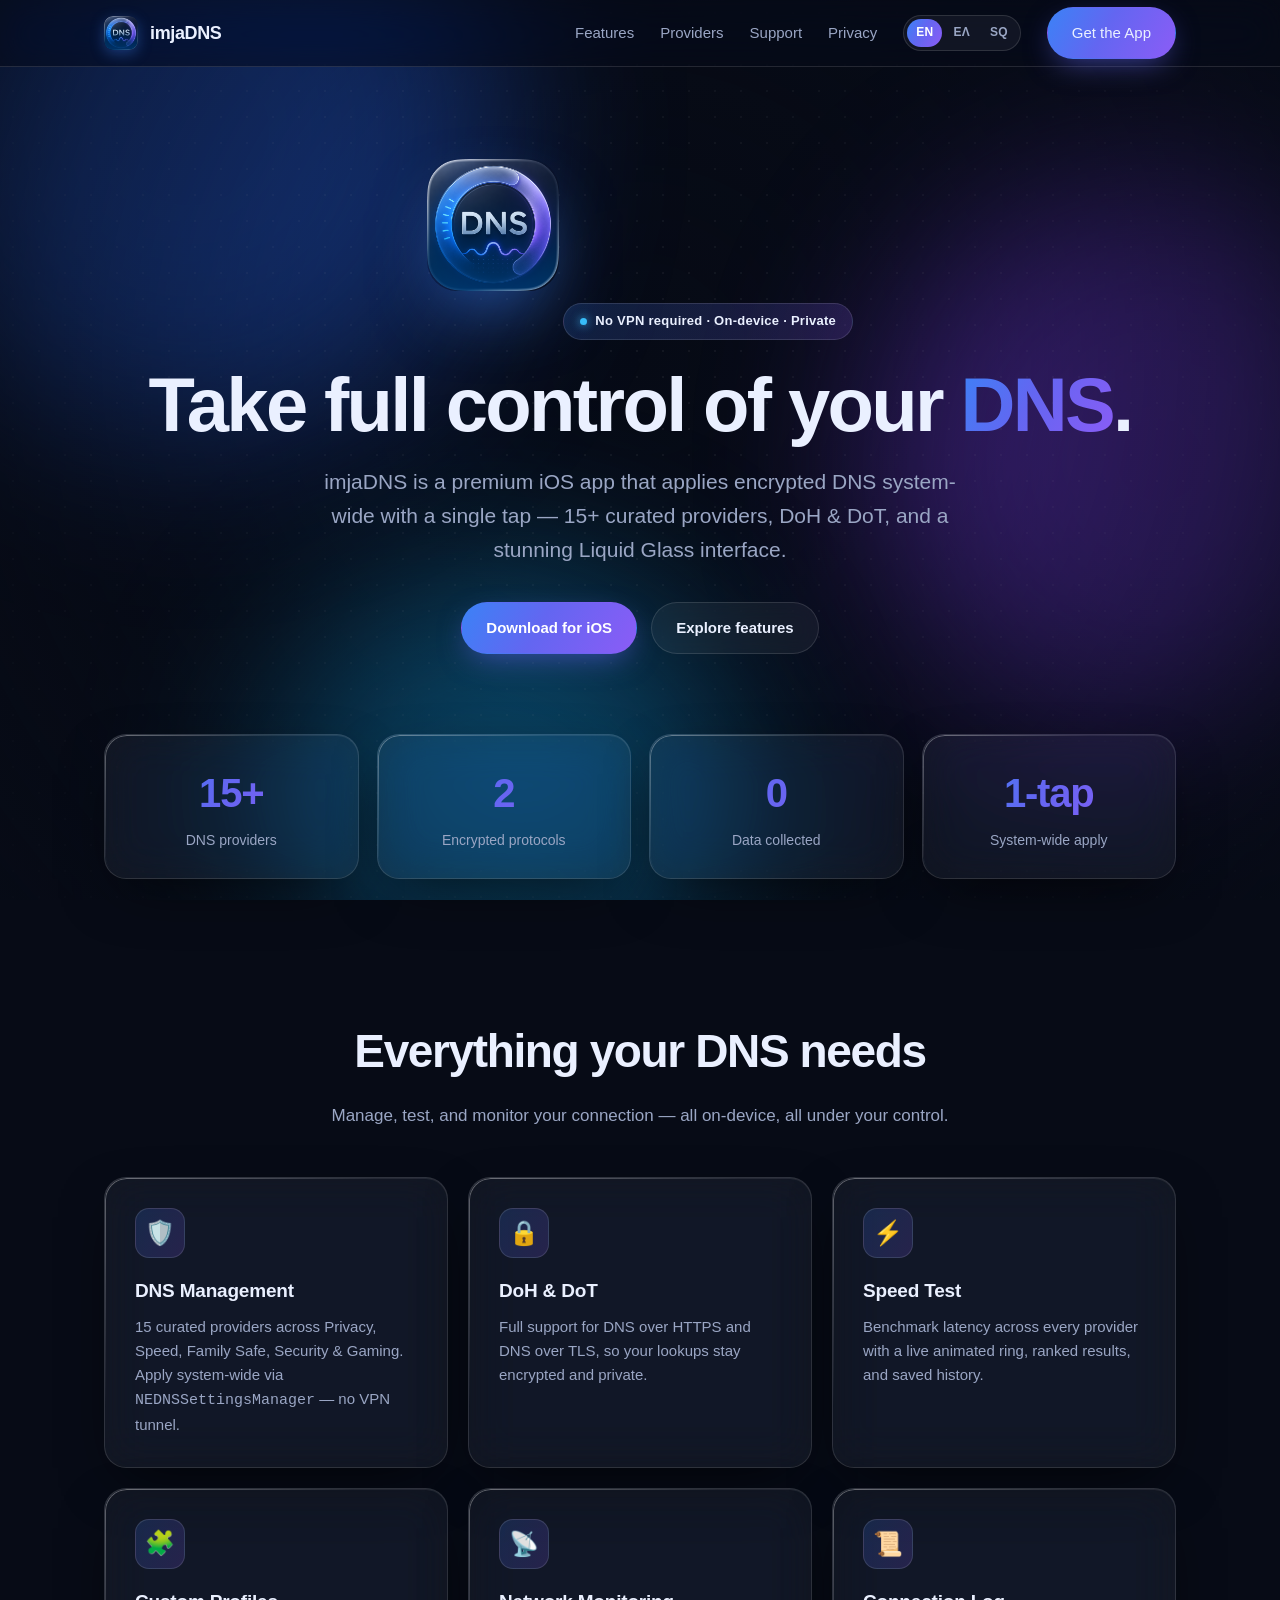
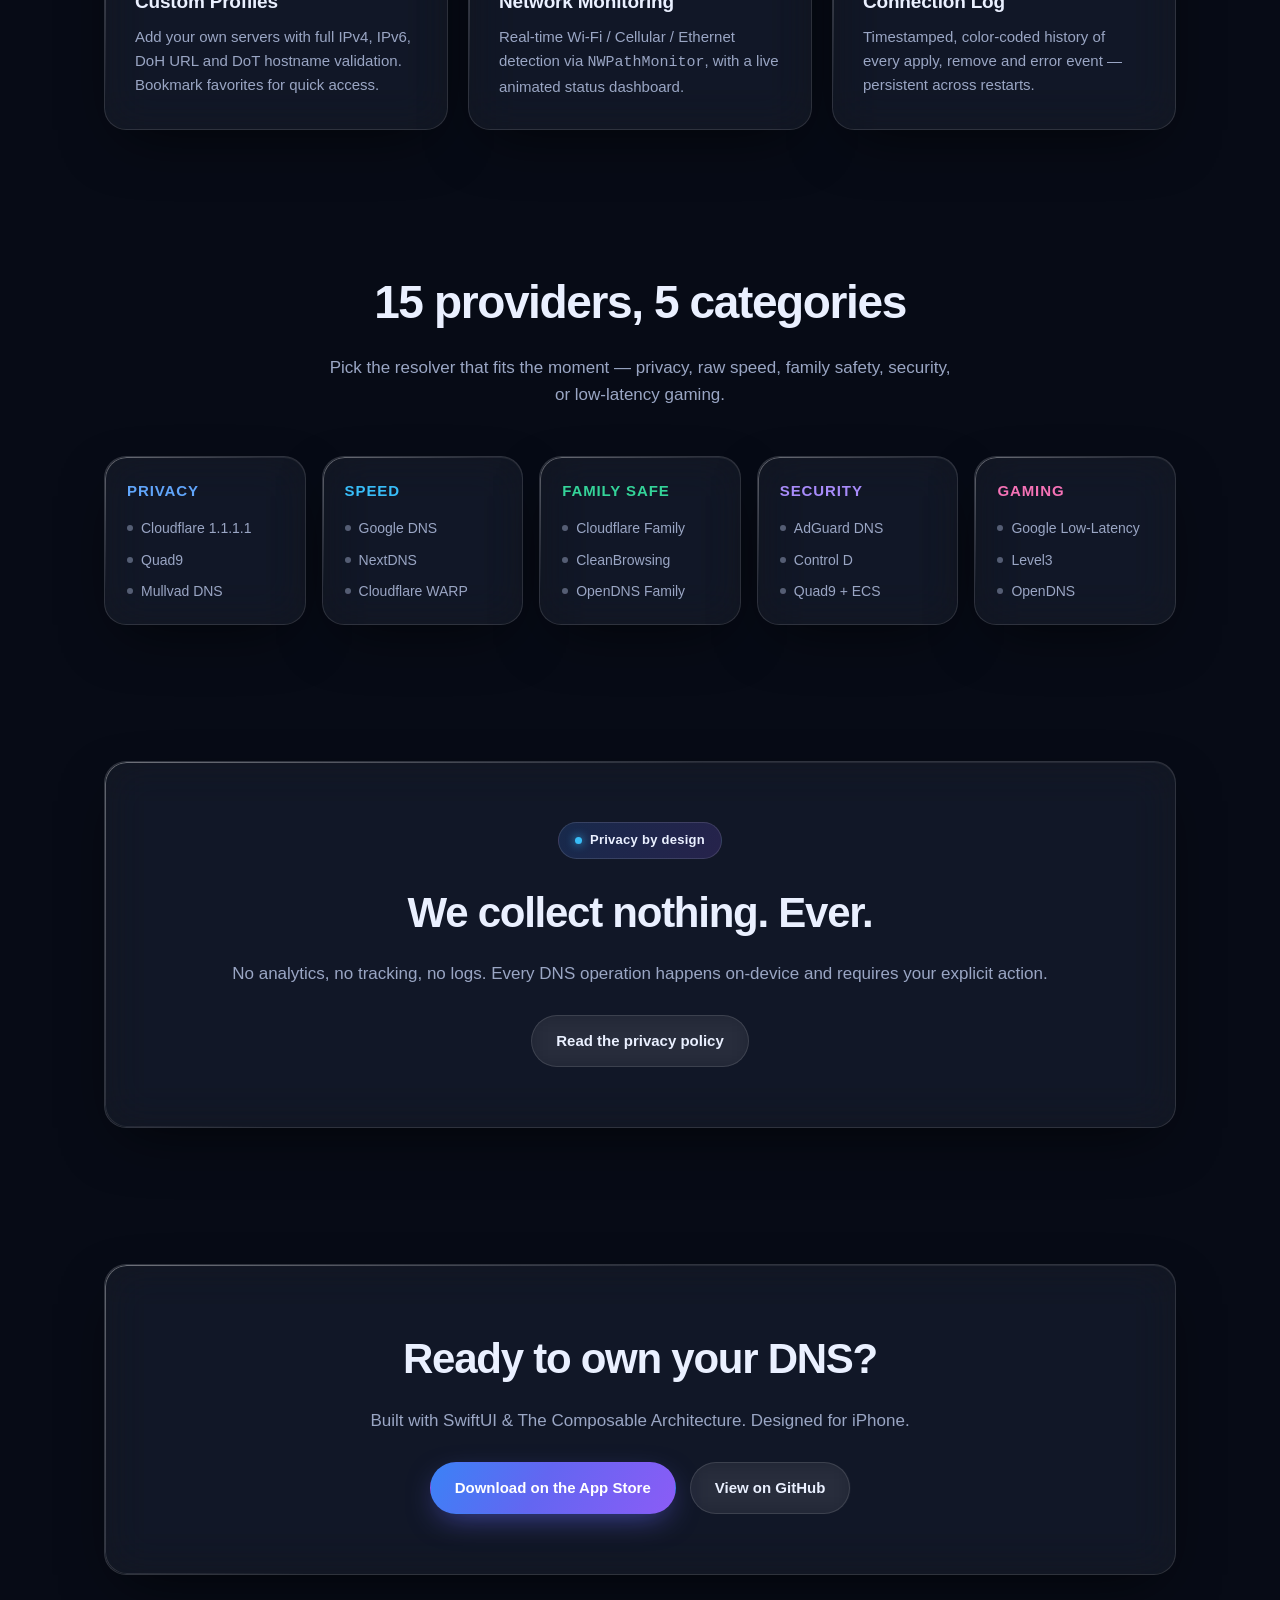
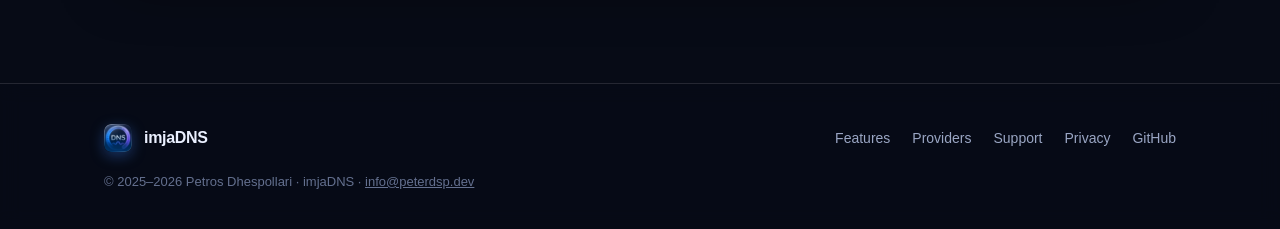
==== commit 1bcdfea8: "Add Greek and Albanian translations to imjadns.peterdsp.dev Localize the site into Greek (/el/) and " ====
--- a/docs/index.html
+++ b/docs/index.html
@@ -15,6 +15,10 @@
   <meta property="og:image" content="assets/icon-512.png" />
   <meta property="og:url" content="https://imjadns.peterdsp.dev" />
   <meta name="twitter:card" content="summary_large_image" />
+  <link rel="alternate" hreflang="en" href="https://imjadns.peterdsp.dev/index.html" />
+  <link rel="alternate" hreflang="el" href="https://imjadns.peterdsp.dev/el/index.html" />
+  <link rel="alternate" hreflang="sq" href="https://imjadns.peterdsp.dev/sq/index.html" />
+  <link rel="alternate" hreflang="x-default" href="https://imjadns.peterdsp.dev/index.html" />
   <link rel="stylesheet" href="style.css" />
 </head>
 <body>
@@ -35,6 +39,11 @@
         <a href="#providers">Providers</a>
         <a href="support.html">Support</a>
         <a href="privacy.html">Privacy</a>
+        <span class="lang-switch" role="group" aria-label="Language">
+          <a href="index.html" class="active" hreflang="en" lang="en">EN</a>
+          <a href="el/index.html" hreflang="el" lang="el">ΕΛ</a>
+          <a href="sq/index.html" hreflang="sq" lang="sq">SQ</a>
+        </span>
         <a class="cta btn btn-primary" href="#download">Get the App</a>
       </nav>
     </div>
--- a/docs/style.css
+++ b/docs/style.css
@@ -84,6 +84,12 @@
 .nav-links a:hover { color: var(--text); }
 .nav-links a.cta { color: var(--text); }
 
+/* ---------- Language switcher ---------- */
+.lang-switch { display: inline-flex; align-items: center; gap: 2px; padding: 3px; border-radius: 999px; background: var(--surface); border: 1px solid var(--border); }
+.lang-switch a { font-size: 12px; font-weight: 600; letter-spacing: 0.02em; padding: 4px 9px; border-radius: 999px; color: var(--text-dim); text-decoration: none; transition: color .2s, background .2s; }
+.lang-switch a:hover { color: var(--text); }
+.lang-switch a.active { background: var(--grad); color: #fff; }
+
 /* ---------- Buttons ---------- */
 .btn {
   display: inline-flex; align-items: center; gap: 9px;
@@ -214,8 +220,10 @@
   .stats { grid-template-columns: repeat(2, 1fr); }
 }
 @media (max-width: 620px) {
-  .nav-links { gap: 16px; }
-  .nav-links a:not(.cta) { display: none; }
+  .nav-links { gap: 12px; }
+  .nav-links > a:not(.cta) { display: none; }
+  .lang-switch { display: inline-flex; }
+  .lang-switch a { display: inline-block; }
   .grid.cols-3, .grid.cols-2, .cats, .stats { grid-template-columns: 1fr; }
   .hero { padding: 60px 0 50px; }
   .doc { padding: 28px 22px; }
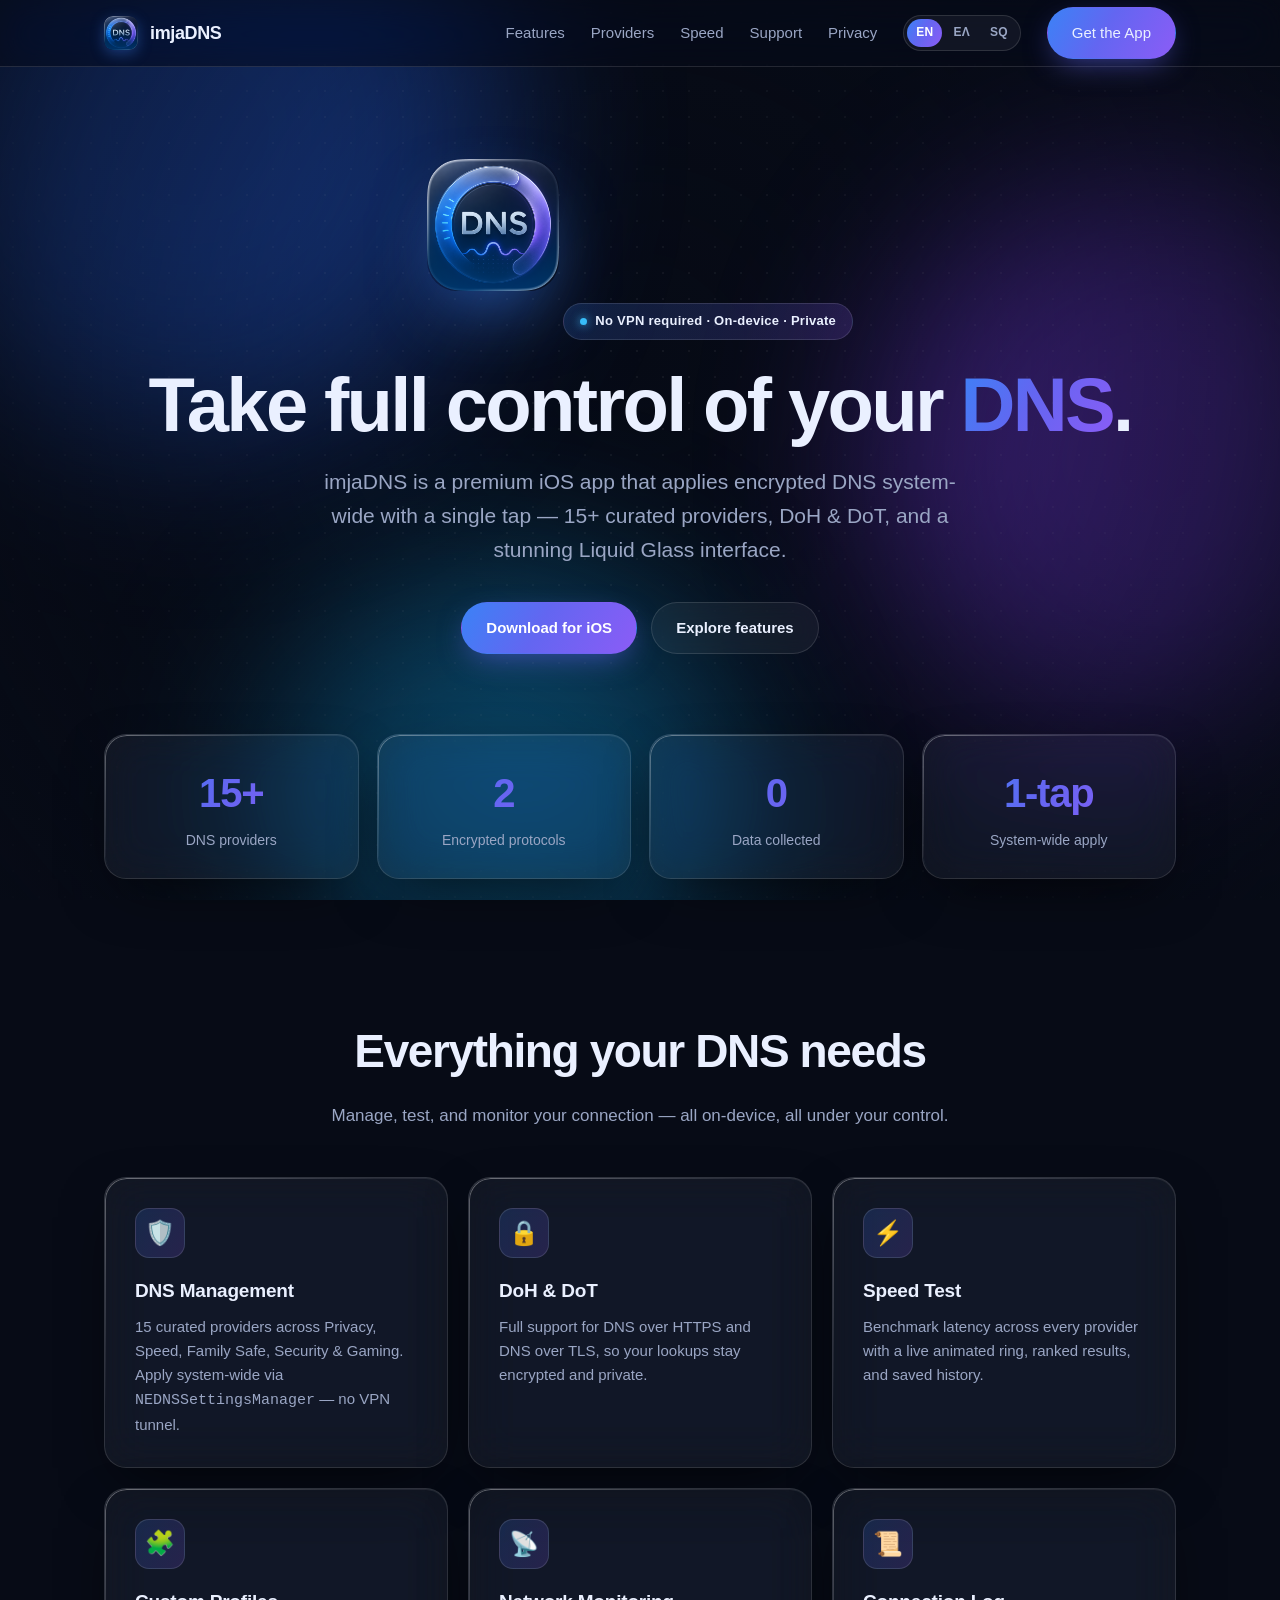
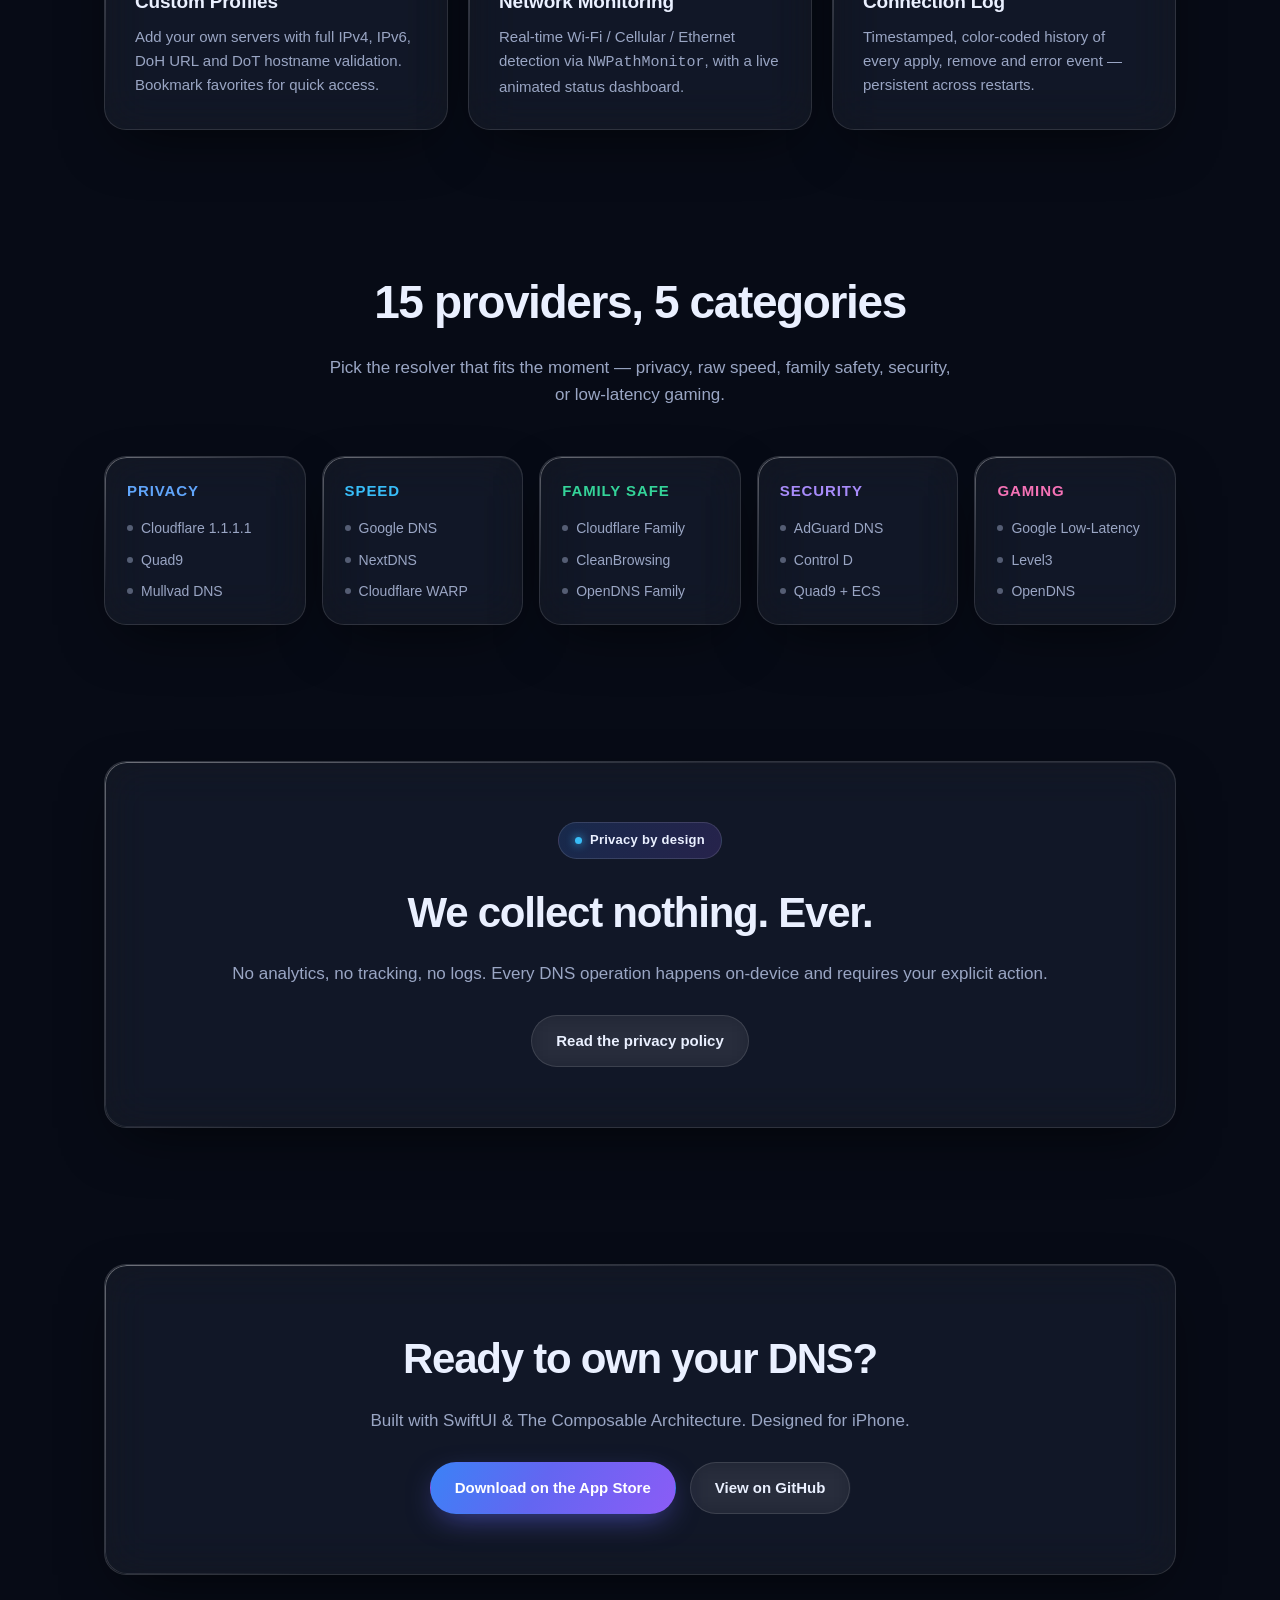
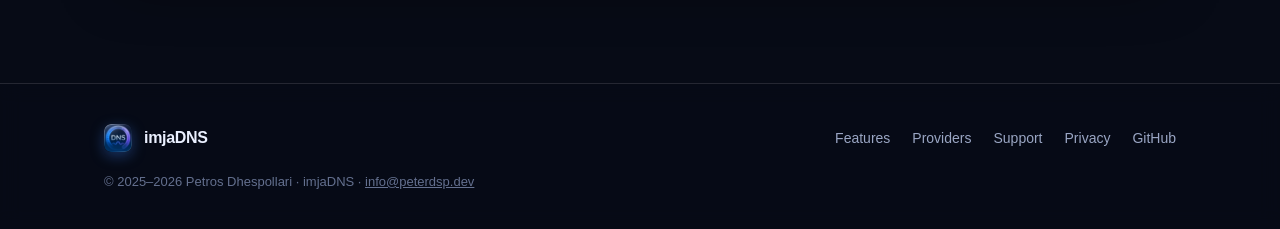
==== commit 7b05a51a: "Add speed test with scenario ratings to the website New trilingual Speed page (EN/EL/SQ) that measur" ====
--- a/docs/index.html
+++ b/docs/index.html
@@ -37,6 +37,7 @@
       <nav class="nav-links">
         <a href="#features">Features</a>
         <a href="#providers">Providers</a>
+        <a href="speed.html">Speed</a>
         <a href="support.html">Support</a>
         <a href="privacy.html">Privacy</a>
         <span class="lang-switch" role="group" aria-label="Language">
--- a/docs/style.css
+++ b/docs/style.css
@@ -219,6 +219,49 @@
   .cats { grid-template-columns: repeat(2, 1fr); }
   .stats { grid-template-columns: repeat(2, 1fr); }
 }
+/* ---------- Speed test ---------- */
+.speed-panel { padding: 36px 32px; text-align: center; display: flex; flex-direction: column; align-items: center; gap: 26px; }
+.speed-stage { display: flex; justify-content: center; }
+.speed-ring {
+  --p: 0;
+  width: 230px; height: 230px; border-radius: 50%;
+  display: grid; place-items: center; position: relative;
+  background: conic-gradient(var(--cyan) calc(var(--p) * 1%), rgba(255,255,255,0.07) 0);
+  transition: background 0.25s linear;
+}
+.speed-ring::after { content: ""; position: absolute; inset: 13px; border-radius: 50%; background: var(--bg-2); box-shadow: inset 0 0 30px rgba(0,0,0,0.5); }
+.speed-ring.active { animation: speedPulse 1.6s ease-in-out infinite; }
+@keyframes speedPulse { 0%,100% { box-shadow: 0 0 0 0 rgba(56,189,248,0.0); } 50% { box-shadow: 0 0 46px -6px rgba(56,189,248,0.55); } }
+.speed-center { position: relative; z-index: 1; }
+.speed-live { font-size: 54px; font-weight: 800; letter-spacing: -0.03em; line-height: 1; color: var(--text); }
+.speed-unit { font-size: 14px; color: var(--text-dim); margin-top: 4px; letter-spacing: 0.04em; }
+.speed-phase { margin-top: 10px; font-size: 13px; font-weight: 600; color: var(--cyan); text-transform: uppercase; letter-spacing: 0.08em; }
+
+.metrics { display: grid; grid-template-columns: repeat(4, 1fr); gap: 14px; width: 100%; max-width: 560px; }
+.metric { background: var(--surface); border: 1px solid var(--border); border-radius: var(--radius-sm); padding: 16px 10px; }
+.metric .mval { font-size: 24px; font-weight: 700; letter-spacing: -0.02em; }
+.metric .mlbl { font-size: 12px; color: var(--text-dim); margin-top: 4px; }
+.speed-meta { font-size: 13px; color: var(--text-faint); min-height: 18px; }
+
+.scenarios { display: grid; grid-template-columns: repeat(4, 1fr); gap: 16px; margin-top: 36px; }
+.scenario { padding: 20px; text-align: left; border-top: 2px solid transparent; transition: border-color 0.3s; }
+.scenario.smooth { border-top-color: #38EF7D; }
+.scenario.tight { border-top-color: #F2C94C; }
+.scenario.struggles { border-top-color: #FF5858; }
+.sc-top { display: flex; align-items: center; justify-content: space-between; margin-bottom: 12px; }
+.sc-ic { font-size: 24px; }
+.sc-status { font-size: 12px; font-weight: 700; padding: 3px 10px; border-radius: 999px; background: var(--surface-2); color: var(--text-dim); }
+.scenario.smooth .sc-status { background: rgba(56,239,125,0.16); color: #38EF7D; }
+.scenario.tight .sc-status { background: rgba(242,201,76,0.16); color: #F2C94C; }
+.scenario.struggles .sc-status { background: rgba(255,88,88,0.16); color: #FF5858; }
+.sc-name { font-size: 16px; font-weight: 700; letter-spacing: -0.01em; }
+.sc-desc { font-size: 13px; color: var(--text-dim); margin-top: 4px; }
+.speed-disclaimer { max-width: 680px; margin: 30px auto 0; text-align: center; font-size: 13px; color: var(--text-faint); line-height: 1.6; }
+
+@media (max-width: 900px) {
+  .scenarios { grid-template-columns: repeat(2, 1fr); }
+}
+
 @media (max-width: 620px) {
   .nav-links { gap: 12px; }
   .nav-links > a:not(.cta) { display: none; }
@@ -227,4 +270,7 @@
   .grid.cols-3, .grid.cols-2, .cats, .stats { grid-template-columns: 1fr; }
   .hero { padding: 60px 0 50px; }
   .doc { padding: 28px 22px; }
-}
+  .metrics { grid-template-columns: repeat(2, 1fr); }
+  .scenarios { grid-template-columns: 1fr; }
+  .speed-panel { padding: 28px 20px; }
+}
